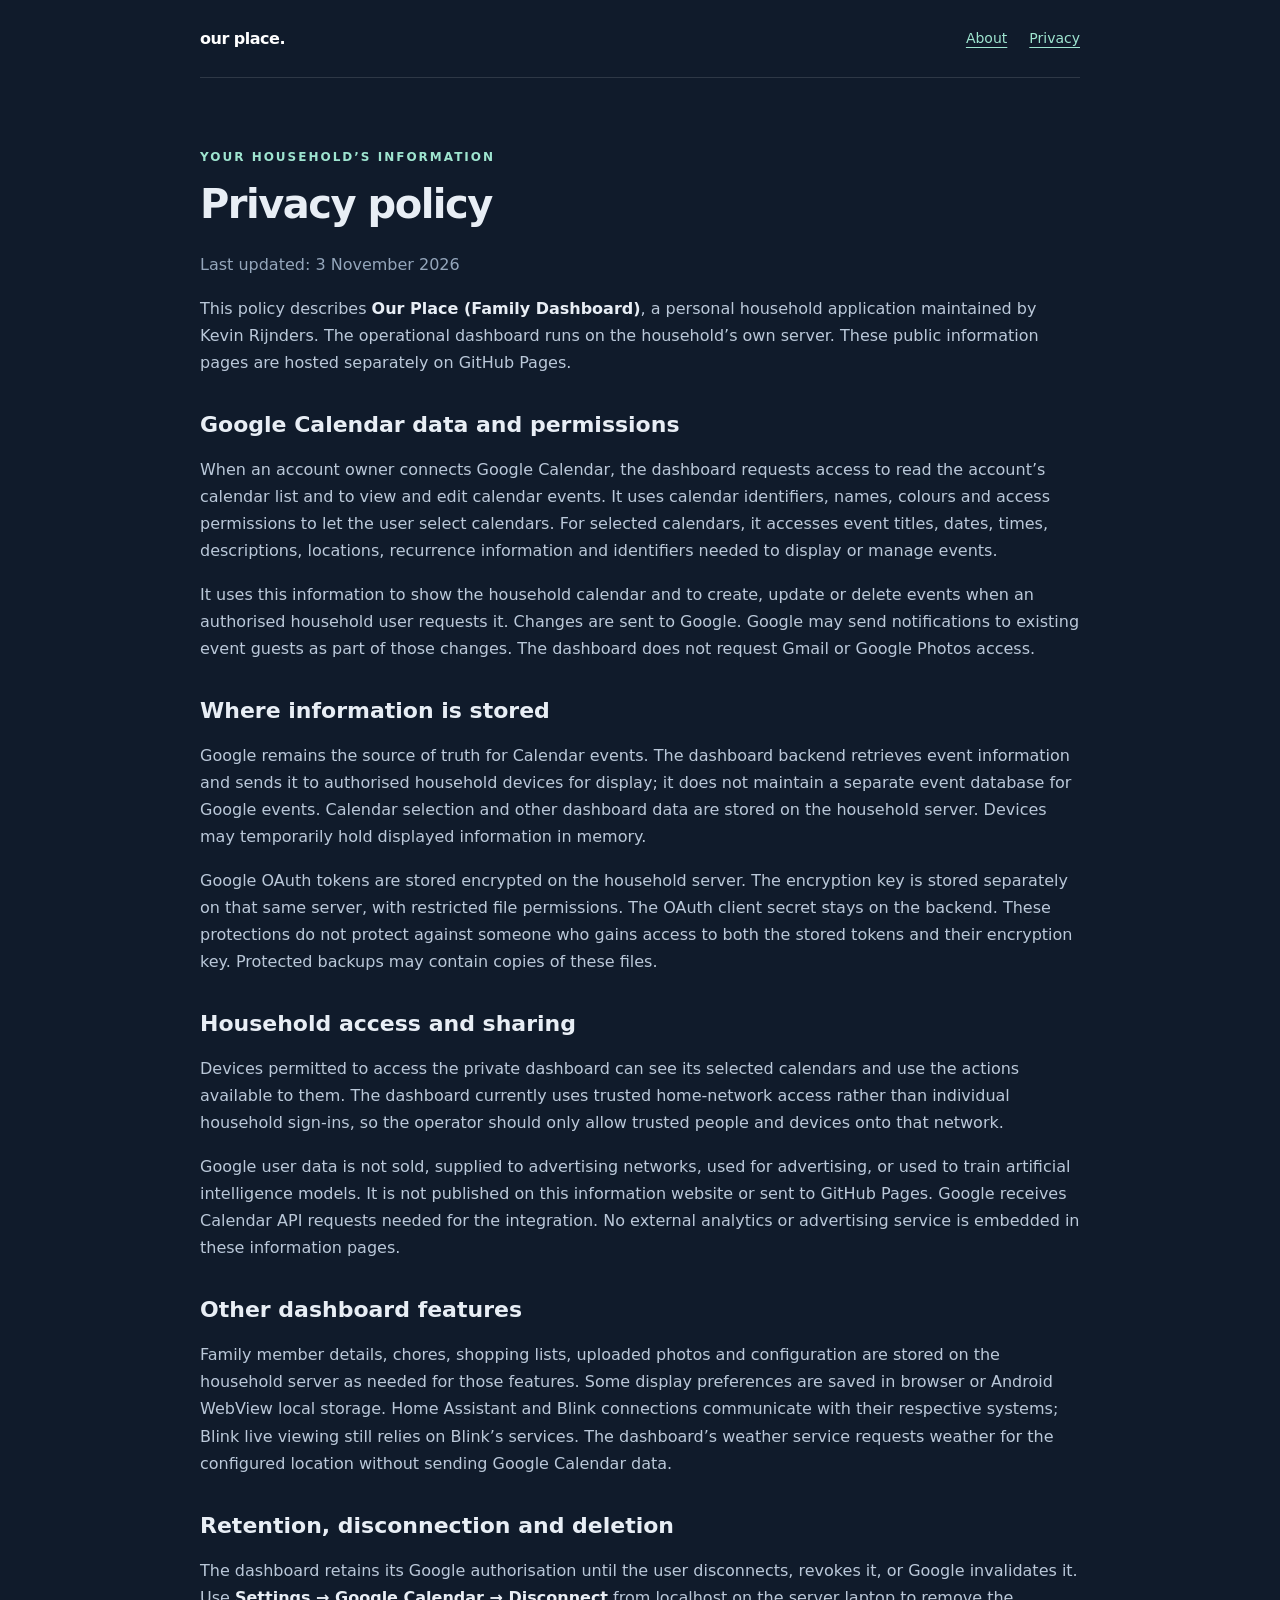
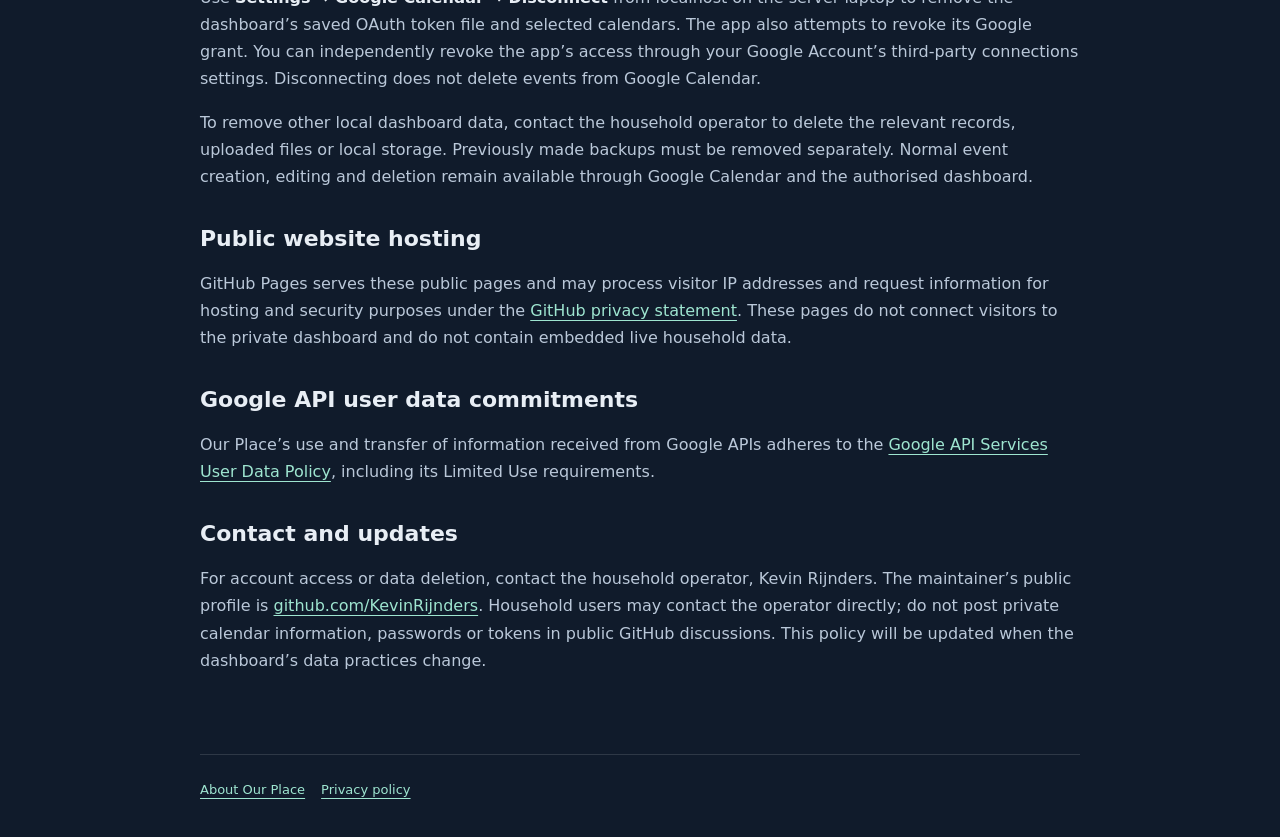
==== privacy.html @ f82eceaa "Publish Our Place homepage and privacy policy" ====
<!doctype html>
<html lang="en"><head><meta charset="utf-8"><meta name="viewport" content="width=device-width,initial-scale=1"><meta name="description" content="Privacy information for the privately hosted Our Place family dashboard and its Google Calendar integration."><title>Privacy policy · Our Place</title><link rel="stylesheet" href="styles.css"></head>
<body><header><a class="brand" href="./">our place.</a><nav aria-label="Information"><a href="./">About</a><a href="privacy.html" aria-current="page">Privacy</a></nav></header>
<main class="policy"><span class="eyebrow">Your household’s information</span><h1>Privacy policy</h1><p class="updated">Last updated: 3 November 2026</p>
<p>This policy describes <strong>Our Place (Family Dashboard)</strong>, a personal household application maintained by Kevin Rijnders. The operational dashboard runs on the household’s own server. These public information pages are hosted separately on GitHub Pages.</p>
<h2>Google Calendar data and permissions</h2><p>When an account owner connects Google Calendar, the dashboard requests access to read the account’s calendar list and to view and edit calendar events. It uses calendar identifiers, names, colours and access permissions to let the user select calendars. For selected calendars, it accesses event titles, dates, times, descriptions, locations, recurrence information and identifiers needed to display or manage events.</p><p>It uses this information to show the household calendar and to create, update or delete events when an authorised household user requests it. Changes are sent to Google. Google may send notifications to existing event guests as part of those changes. The dashboard does not request Gmail or Google Photos access.</p>
<h2>Where information is stored</h2><p>Google remains the source of truth for Calendar events. The dashboard backend retrieves event information and sends it to authorised household devices for display; it does not maintain a separate event database for Google events. Calendar selection and other dashboard data are stored on the household server. Devices may temporarily hold displayed information in memory.</p><p>Google OAuth tokens are stored encrypted on the household server. The encryption key is stored separately on that same server, with restricted file permissions. The OAuth client secret stays on the backend. These protections do not protect against someone who gains access to both the stored tokens and their encryption key. Protected backups may contain copies of these files.</p>
<h2>Household access and sharing</h2><p>Devices permitted to access the private dashboard can see its selected calendars and use the actions available to them. The dashboard currently uses trusted home-network access rather than individual household sign-ins, so the operator should only allow trusted people and devices onto that network.</p><p>Google user data is not sold, supplied to advertising networks, used for advertising, or used to train artificial intelligence models. It is not published on this information website or sent to GitHub Pages. Google receives Calendar API requests needed for the integration. No external analytics or advertising service is embedded in these information pages.</p>
<h2>Other dashboard features</h2><p>Family member details, chores, shopping lists, uploaded photos and configuration are stored on the household server as needed for those features. Some display preferences are saved in browser or Android WebView local storage. Home Assistant and Blink connections communicate with their respective systems; Blink live viewing still relies on Blink’s services. The dashboard’s weather service requests weather for the configured location without sending Google Calendar data.</p>
<h2>Retention, disconnection and deletion</h2><p>The dashboard retains its Google authorisation until the user disconnects, revokes it, or Google invalidates it. Use <strong>Settings → Google Calendar → Disconnect</strong> from localhost on the server laptop to remove the dashboard’s saved OAuth token file and selected calendars. The app also attempts to revoke its Google grant. You can independently revoke the app’s access through your Google Account’s third-party connections settings. Disconnecting does not delete events from Google Calendar.</p><p>To remove other local dashboard data, contact the household operator to delete the relevant records, uploaded files or local storage. Previously made backups must be removed separately. Normal event creation, editing and deletion remain available through Google Calendar and the authorised dashboard.</p>
<h2>Public website hosting</h2><p>GitHub Pages serves these public pages and may process visitor IP addresses and request information for hosting and security purposes under the <a href="https://docs.github.com/en/site-policy/privacy-policies/github-general-privacy-statement">GitHub privacy statement</a>. These pages do not connect visitors to the private dashboard and do not contain embedded live household data.</p>
<h2>Google API user data commitments</h2><p>Our Place’s use and transfer of information received from Google APIs adheres to the <a href="https://developers.google.com/terms/api-services-user-data-policy">Google API Services User Data Policy</a>, including its Limited Use requirements.</p>
<h2>Contact and updates</h2><p>For account access or data deletion, contact the household operator, Kevin Rijnders. The maintainer’s public profile is <a href="https://github.com/KevinRijnders">github.com/KevinRijnders</a>. Household users may contact the operator directly; do not post private calendar information, passwords or tokens in public GitHub discussions. This policy will be updated when the dashboard’s data practices change.</p></main>
<footer><a href="./">About Our Place</a><a href="privacy.html">Privacy policy</a></footer></body></html>
---- styles.css ----
:root{font-family:system-ui,-apple-system,BlinkMacSystemFont,"Segoe UI",sans-serif;color:#e8eef5;background:#101b2b;line-height:1.7;color-scheme:dark}*{box-sizing:border-box}body{margin:0}header,main,footer{width:min(880px,calc(100% - 40px));margin:auto}header{display:flex;align-items:center;justify-content:space-between;padding:25px 0;border-bottom:1px solid #ffffff20}.brand{color:#fff;font-weight:750;text-decoration:none;letter-spacing:-.5px}nav{display:flex;gap:22px}a{color:#9ee5d0;text-underline-offset:4px}nav a{font-size:14px}main{padding:64px 0}h1{font-size:clamp(32px,6vw,54px);letter-spacing:-1.5px;line-height:1.15;margin:12px 0 24px}h2{font-size:22px;line-height:1.35;margin:34px 0 10px}p,li{color:#bac8d9}.eyebrow{font-size:12px;font-weight:700;letter-spacing:2px;text-transform:uppercase;color:#9ee5d0}.intro{font-size:20px;max-width:680px}.notice{border:1px solid #9ee5d040;border-left:3px solid #9ee5d0;padding:16px 22px;background:#9ee5d008;margin:32px 0}.notice p{margin:0}.features{display:grid;grid-template-columns:repeat(2,minmax(0,1fr));gap:16px;margin:32px 0}.feature{border:1px solid #ffffff18;padding:20px}.feature h2{font-size:18px;margin:0 0 8px}.feature p{margin:0;font-size:15px}footer{border-top:1px solid #ffffff20;padding:24px 0 36px;font-size:13px;color:#94a6bb}footer a{margin-right:16px}.policy h1{font-size:40px}.policy p,.policy li{font-size:16px}.updated{font-size:14px;color:#94a6bb}strong{color:#e8eef5}@media(max-width:540px){main{padding:38px 0}.features{grid-template-columns:1fr}nav{gap:12px}}
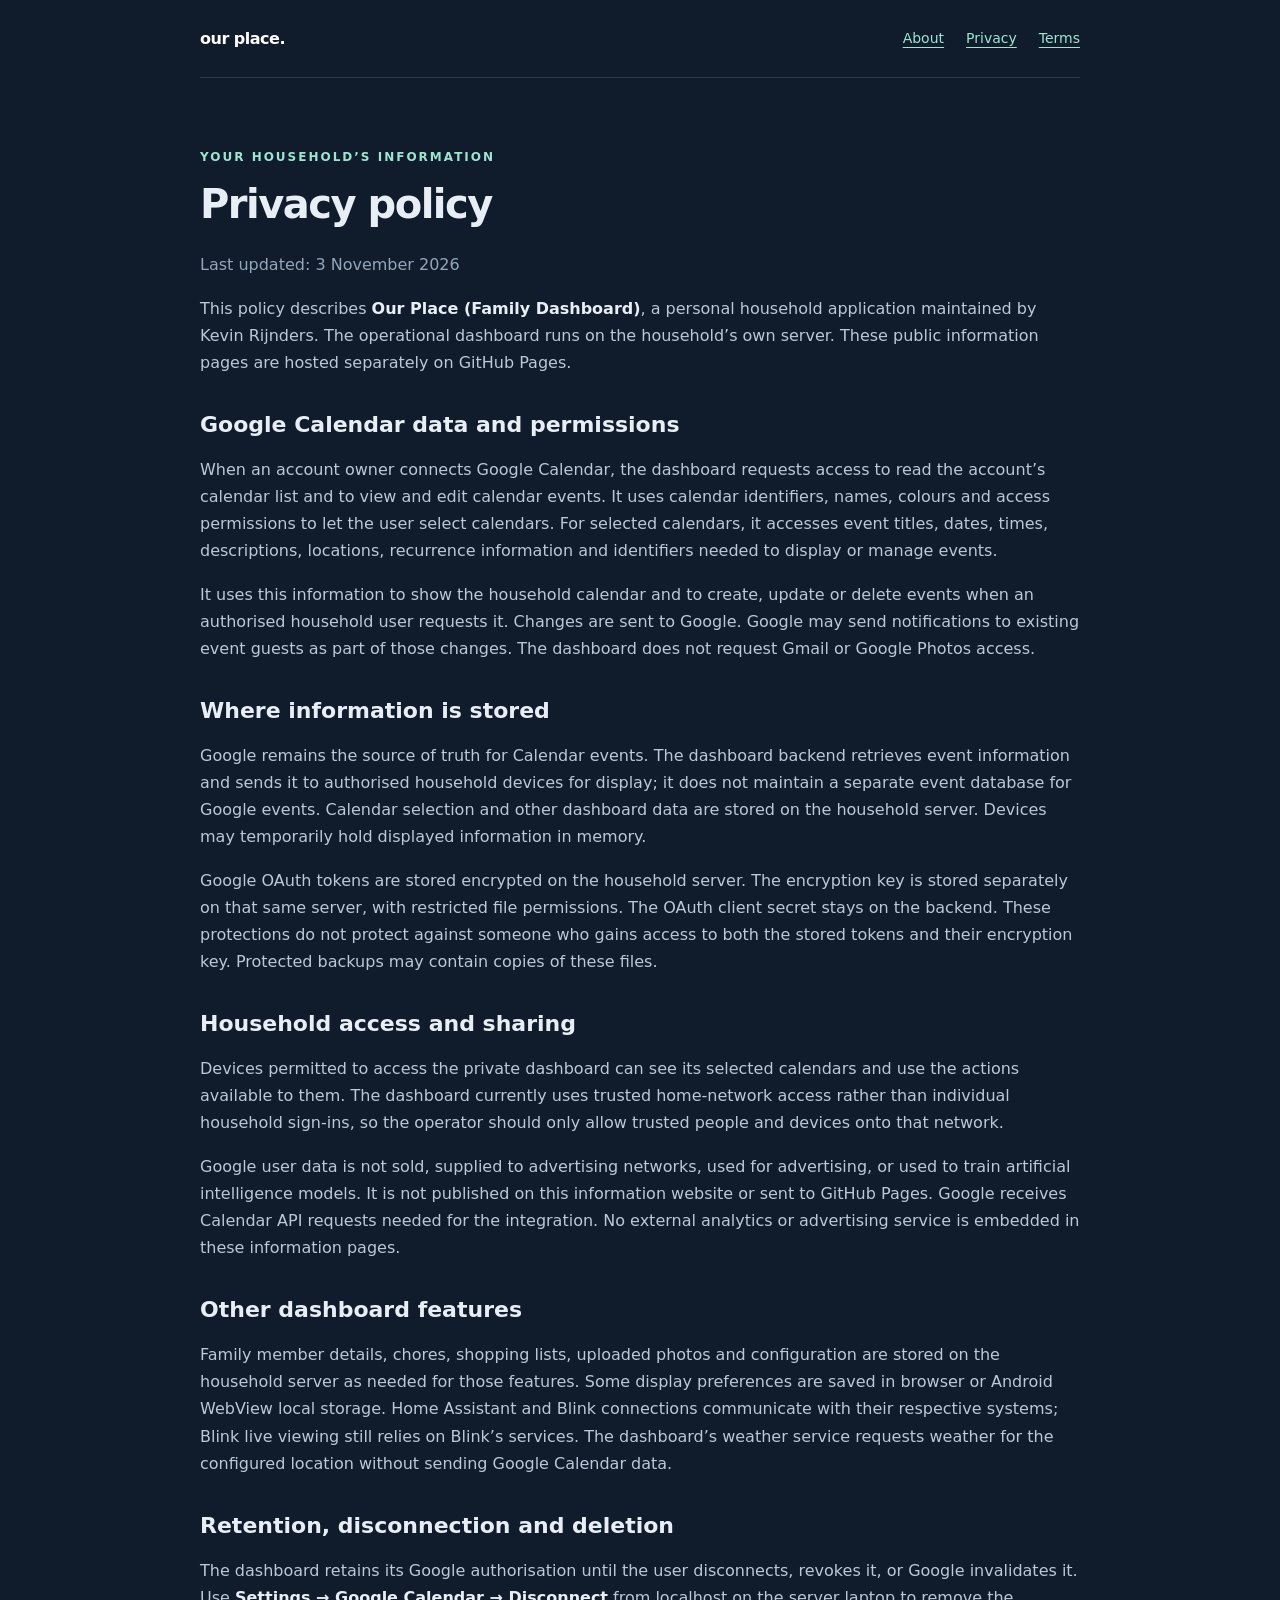
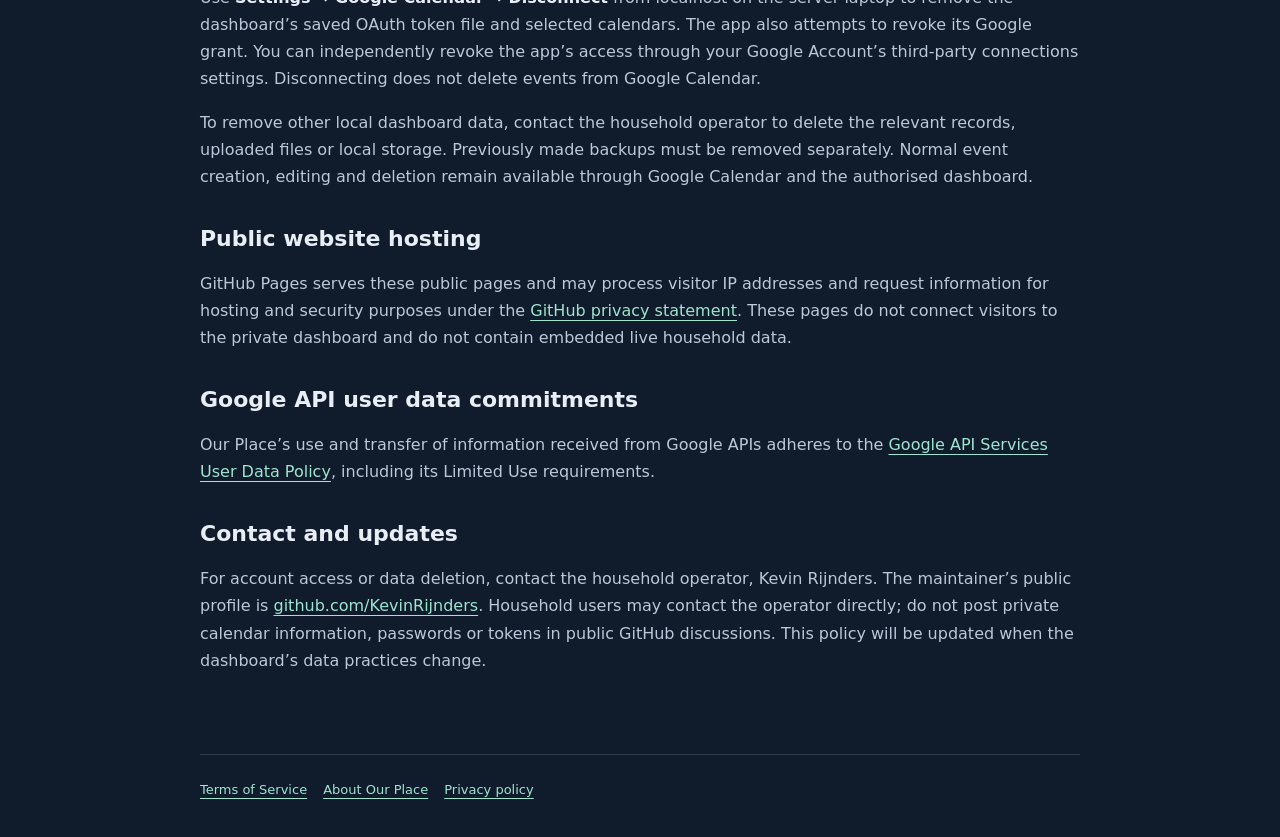
==== commit b6ed3350: "Update Our Place public information pages" ====
--- a/privacy.html
+++ b/privacy.html
@@ -1,6 +1,6 @@
 <!doctype html>
 <html lang="en"><head><meta charset="utf-8"><meta name="viewport" content="width=device-width,initial-scale=1"><meta name="description" content="Privacy information for the privately hosted Our Place family dashboard and its Google Calendar integration."><title>Privacy policy · Our Place</title><link rel="stylesheet" href="styles.css"></head>
-<body><header><a class="brand" href="./">our place.</a><nav aria-label="Information"><a href="./">About</a><a href="privacy.html" aria-current="page">Privacy</a></nav></header>
+<body><header><a class="brand" href="./">our place.</a><nav aria-label="Information"><a href="./">About</a><a href="privacy.html" aria-current="page">Privacy</a><a href="terms.html">Terms</a></nav></header>
 <main class="policy"><span class="eyebrow">Your household’s information</span><h1>Privacy policy</h1><p class="updated">Last updated: 3 November 2026</p>
 <p>This policy describes <strong>Our Place (Family Dashboard)</strong>, a personal household application maintained by Kevin Rijnders. The operational dashboard runs on the household’s own server. These public information pages are hosted separately on GitHub Pages.</p>
 <h2>Google Calendar data and permissions</h2><p>When an account owner connects Google Calendar, the dashboard requests access to read the account’s calendar list and to view and edit calendar events. It uses calendar identifiers, names, colours and access permissions to let the user select calendars. For selected calendars, it accesses event titles, dates, times, descriptions, locations, recurrence information and identifiers needed to display or manage events.</p><p>It uses this information to show the household calendar and to create, update or delete events when an authorised household user requests it. Changes are sent to Google. Google may send notifications to existing event guests as part of those changes. The dashboard does not request Gmail or Google Photos access.</p>
@@ -11,4 +11,4 @@
 <h2>Public website hosting</h2><p>GitHub Pages serves these public pages and may process visitor IP addresses and request information for hosting and security purposes under the <a href="https://docs.github.com/en/site-policy/privacy-policies/github-general-privacy-statement">GitHub privacy statement</a>. These pages do not connect visitors to the private dashboard and do not contain embedded live household data.</p>
 <h2>Google API user data commitments</h2><p>Our Place’s use and transfer of information received from Google APIs adheres to the <a href="https://developers.google.com/terms/api-services-user-data-policy">Google API Services User Data Policy</a>, including its Limited Use requirements.</p>
 <h2>Contact and updates</h2><p>For account access or data deletion, contact the household operator, Kevin Rijnders. The maintainer’s public profile is <a href="https://github.com/KevinRijnders">github.com/KevinRijnders</a>. Household users may contact the operator directly; do not post private calendar information, passwords or tokens in public GitHub discussions. This policy will be updated when the dashboard’s data practices change.</p></main>
-<footer><a href="./">About Our Place</a><a href="privacy.html">Privacy policy</a></footer></body></html>
+<footer><a href="terms.html">Terms of Service</a><a href="./">About Our Place</a><a href="privacy.html">Privacy policy</a></footer></body></html>
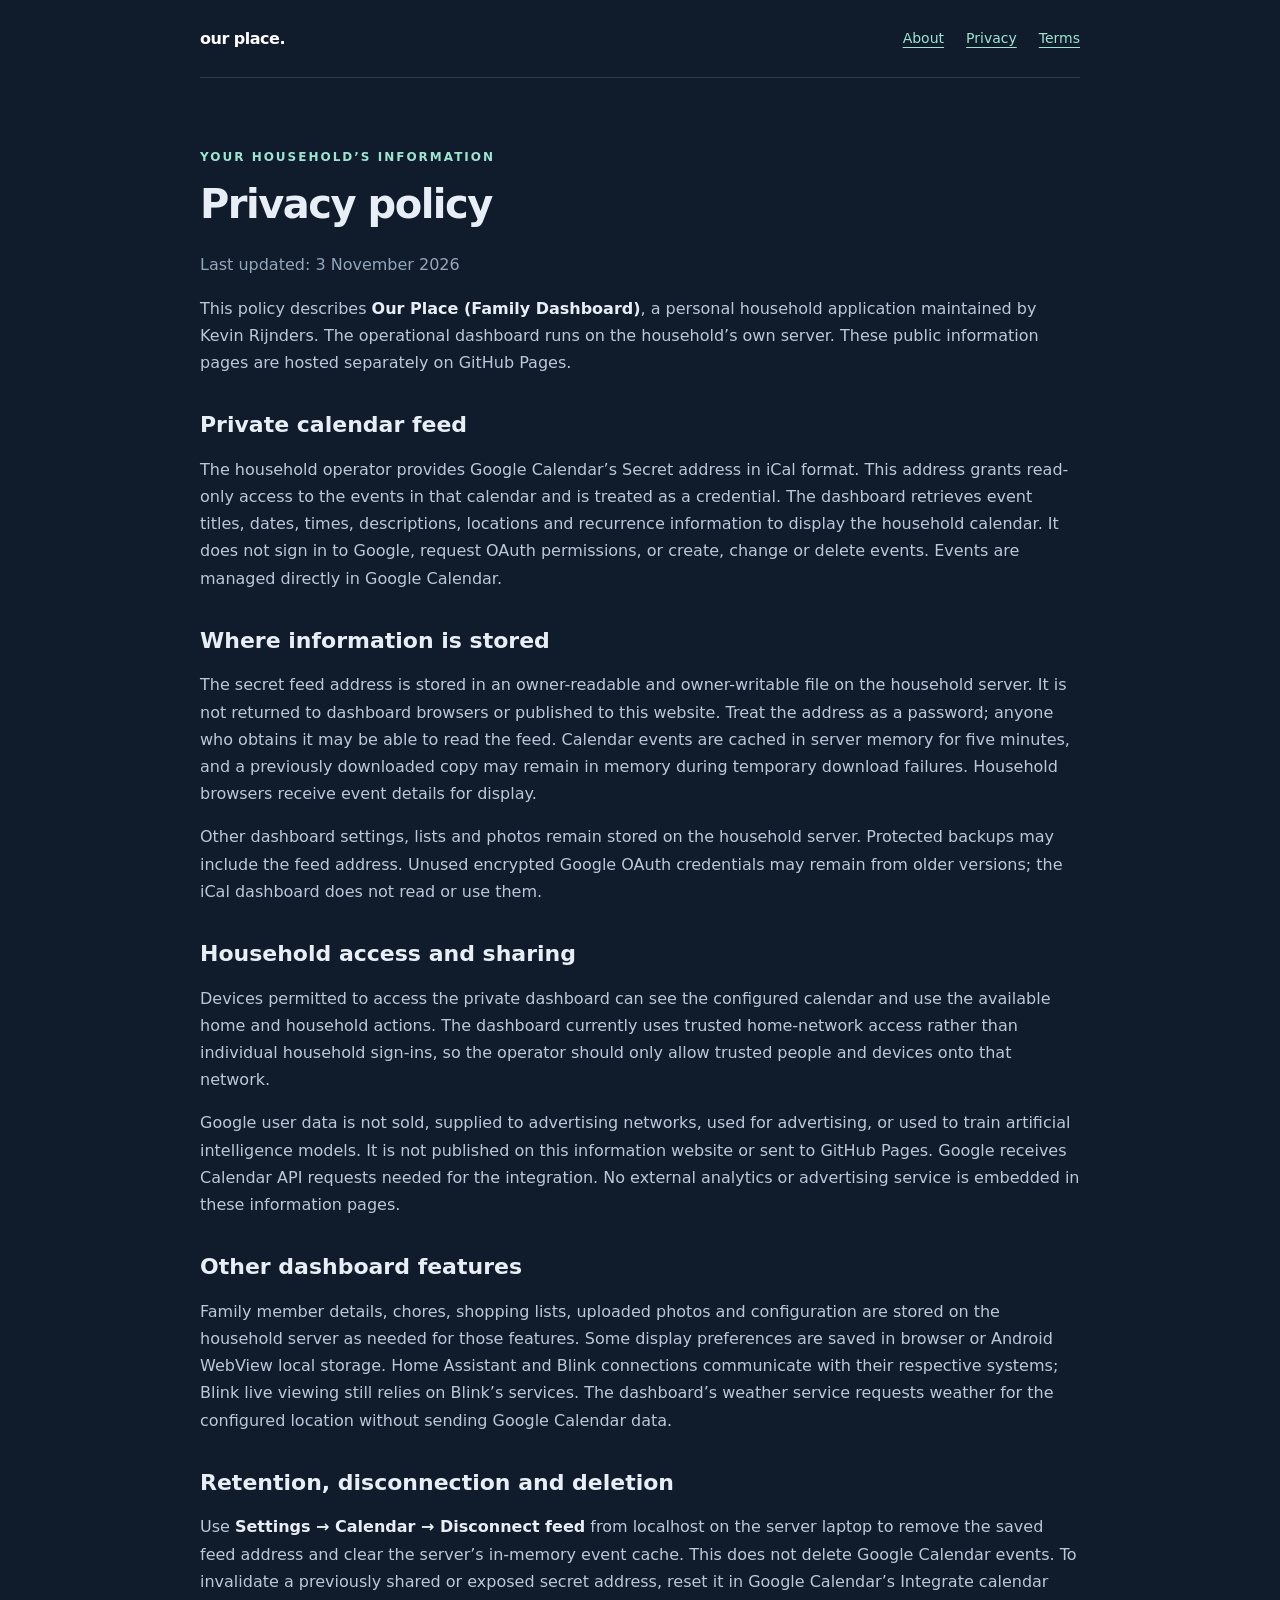
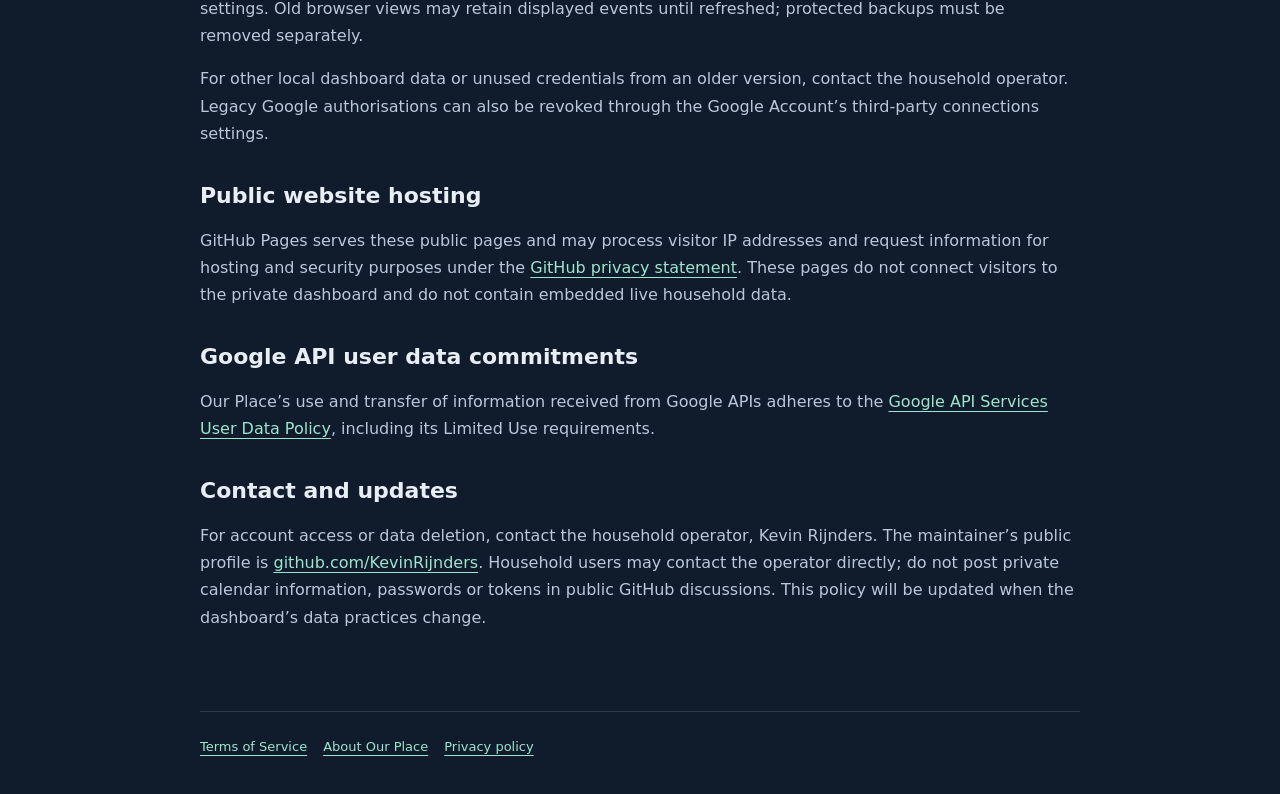
==== commit 9d9aba1d: "Update Our Place public information pages" ====
--- a/privacy.html
+++ b/privacy.html
@@ -3,11 +3,11 @@
 <body><header><a class="brand" href="./">our place.</a><nav aria-label="Information"><a href="./">About</a><a href="privacy.html" aria-current="page">Privacy</a><a href="terms.html">Terms</a></nav></header>
 <main class="policy"><span class="eyebrow">Your household’s information</span><h1>Privacy policy</h1><p class="updated">Last updated: 3 November 2026</p>
 <p>This policy describes <strong>Our Place (Family Dashboard)</strong>, a personal household application maintained by Kevin Rijnders. The operational dashboard runs on the household’s own server. These public information pages are hosted separately on GitHub Pages.</p>
-<h2>Google Calendar data and permissions</h2><p>When an account owner connects Google Calendar, the dashboard requests access to read the account’s calendar list and to view and edit calendar events. It uses calendar identifiers, names, colours and access permissions to let the user select calendars. For selected calendars, it accesses event titles, dates, times, descriptions, locations, recurrence information and identifiers needed to display or manage events.</p><p>It uses this information to show the household calendar and to create, update or delete events when an authorised household user requests it. Changes are sent to Google. Google may send notifications to existing event guests as part of those changes. The dashboard does not request Gmail or Google Photos access.</p>
-<h2>Where information is stored</h2><p>Google remains the source of truth for Calendar events. The dashboard backend retrieves event information and sends it to authorised household devices for display; it does not maintain a separate event database for Google events. Calendar selection and other dashboard data are stored on the household server. Devices may temporarily hold displayed information in memory.</p><p>Google OAuth tokens are stored encrypted on the household server. The encryption key is stored separately on that same server, with restricted file permissions. The OAuth client secret stays on the backend. These protections do not protect against someone who gains access to both the stored tokens and their encryption key. Protected backups may contain copies of these files.</p>
-<h2>Household access and sharing</h2><p>Devices permitted to access the private dashboard can see its selected calendars and use the actions available to them. The dashboard currently uses trusted home-network access rather than individual household sign-ins, so the operator should only allow trusted people and devices onto that network.</p><p>Google user data is not sold, supplied to advertising networks, used for advertising, or used to train artificial intelligence models. It is not published on this information website or sent to GitHub Pages. Google receives Calendar API requests needed for the integration. No external analytics or advertising service is embedded in these information pages.</p>
+<h2>Private calendar feed</h2><p>The household operator provides Google Calendar’s Secret address in iCal format. This address grants read-only access to the events in that calendar and is treated as a credential. The dashboard retrieves event titles, dates, times, descriptions, locations and recurrence information to display the household calendar. It does not sign in to Google, request OAuth permissions, or create, change or delete events. Events are managed directly in Google Calendar.</p>
+<h2>Where information is stored</h2><p>The secret feed address is stored in an owner-readable and owner-writable file on the household server. It is not returned to dashboard browsers or published to this website. Treat the address as a password; anyone who obtains it may be able to read the feed. Calendar events are cached in server memory for five minutes, and a previously downloaded copy may remain in memory during temporary download failures. Household browsers receive event details for display.</p><p>Other dashboard settings, lists and photos remain stored on the household server. Protected backups may include the feed address. Unused encrypted Google OAuth credentials may remain from older versions; the iCal dashboard does not read or use them.</p>
+<h2>Household access and sharing</h2><p>Devices permitted to access the private dashboard can see the configured calendar and use the available home and household actions. The dashboard currently uses trusted home-network access rather than individual household sign-ins, so the operator should only allow trusted people and devices onto that network.</p><p>Google user data is not sold, supplied to advertising networks, used for advertising, or used to train artificial intelligence models. It is not published on this information website or sent to GitHub Pages. Google receives Calendar API requests needed for the integration. No external analytics or advertising service is embedded in these information pages.</p>
 <h2>Other dashboard features</h2><p>Family member details, chores, shopping lists, uploaded photos and configuration are stored on the household server as needed for those features. Some display preferences are saved in browser or Android WebView local storage. Home Assistant and Blink connections communicate with their respective systems; Blink live viewing still relies on Blink’s services. The dashboard’s weather service requests weather for the configured location without sending Google Calendar data.</p>
-<h2>Retention, disconnection and deletion</h2><p>The dashboard retains its Google authorisation until the user disconnects, revokes it, or Google invalidates it. Use <strong>Settings → Google Calendar → Disconnect</strong> from localhost on the server laptop to remove the dashboard’s saved OAuth token file and selected calendars. The app also attempts to revoke its Google grant. You can independently revoke the app’s access through your Google Account’s third-party connections settings. Disconnecting does not delete events from Google Calendar.</p><p>To remove other local dashboard data, contact the household operator to delete the relevant records, uploaded files or local storage. Previously made backups must be removed separately. Normal event creation, editing and deletion remain available through Google Calendar and the authorised dashboard.</p>
+<h2>Retention, disconnection and deletion</h2><p>Use <strong>Settings → Calendar → Disconnect feed</strong> from localhost on the server laptop to remove the saved feed address and clear the server’s in-memory event cache. This does not delete Google Calendar events. To invalidate a previously shared or exposed secret address, reset it in Google Calendar’s Integrate calendar settings. Old browser views may retain displayed events until refreshed; protected backups must be removed separately.</p><p>For other local dashboard data or unused credentials from an older version, contact the household operator. Legacy Google authorisations can also be revoked through the Google Account’s third-party connections settings.</p>
 <h2>Public website hosting</h2><p>GitHub Pages serves these public pages and may process visitor IP addresses and request information for hosting and security purposes under the <a href="https://docs.github.com/en/site-policy/privacy-policies/github-general-privacy-statement">GitHub privacy statement</a>. These pages do not connect visitors to the private dashboard and do not contain embedded live household data.</p>
 <h2>Google API user data commitments</h2><p>Our Place’s use and transfer of information received from Google APIs adheres to the <a href="https://developers.google.com/terms/api-services-user-data-policy">Google API Services User Data Policy</a>, including its Limited Use requirements.</p>
 <h2>Contact and updates</h2><p>For account access or data deletion, contact the household operator, Kevin Rijnders. The maintainer’s public profile is <a href="https://github.com/KevinRijnders">github.com/KevinRijnders</a>. Household users may contact the operator directly; do not post private calendar information, passwords or tokens in public GitHub discussions. This policy will be updated when the dashboard’s data practices change.</p></main>
